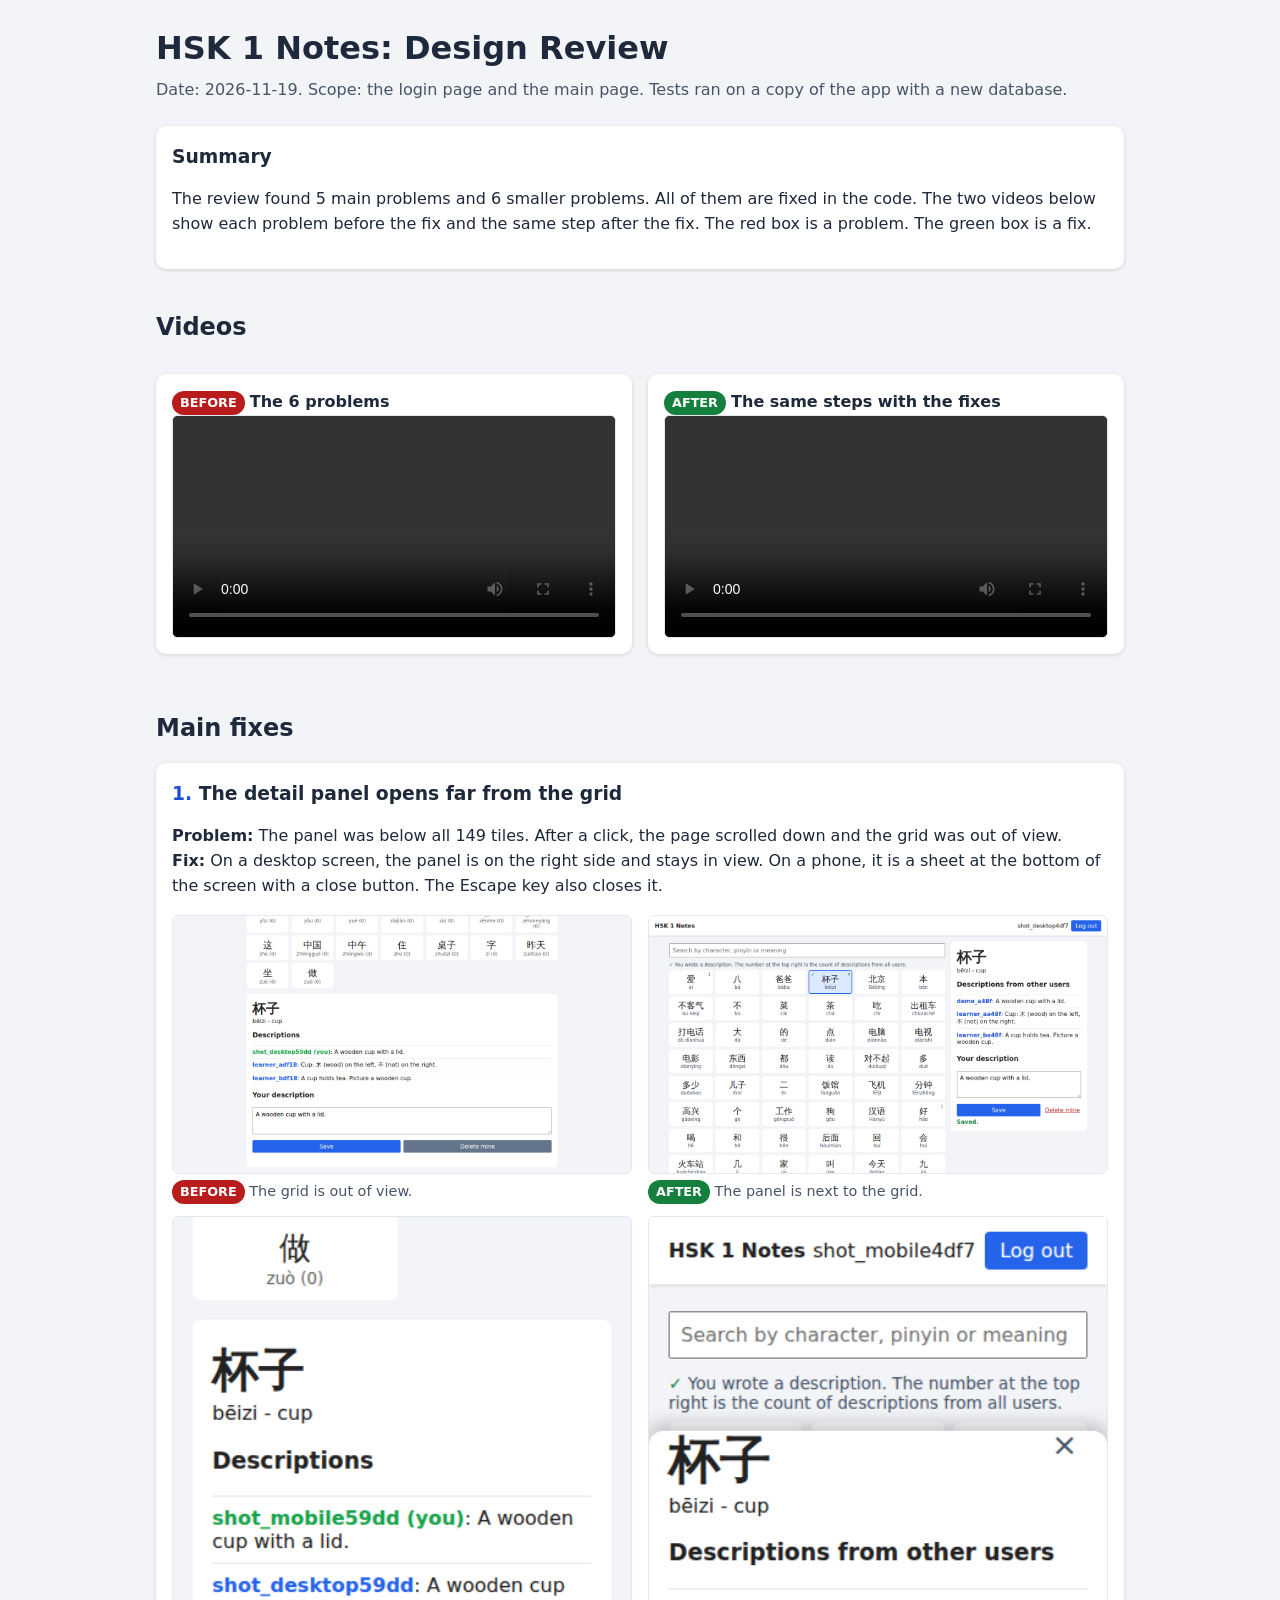
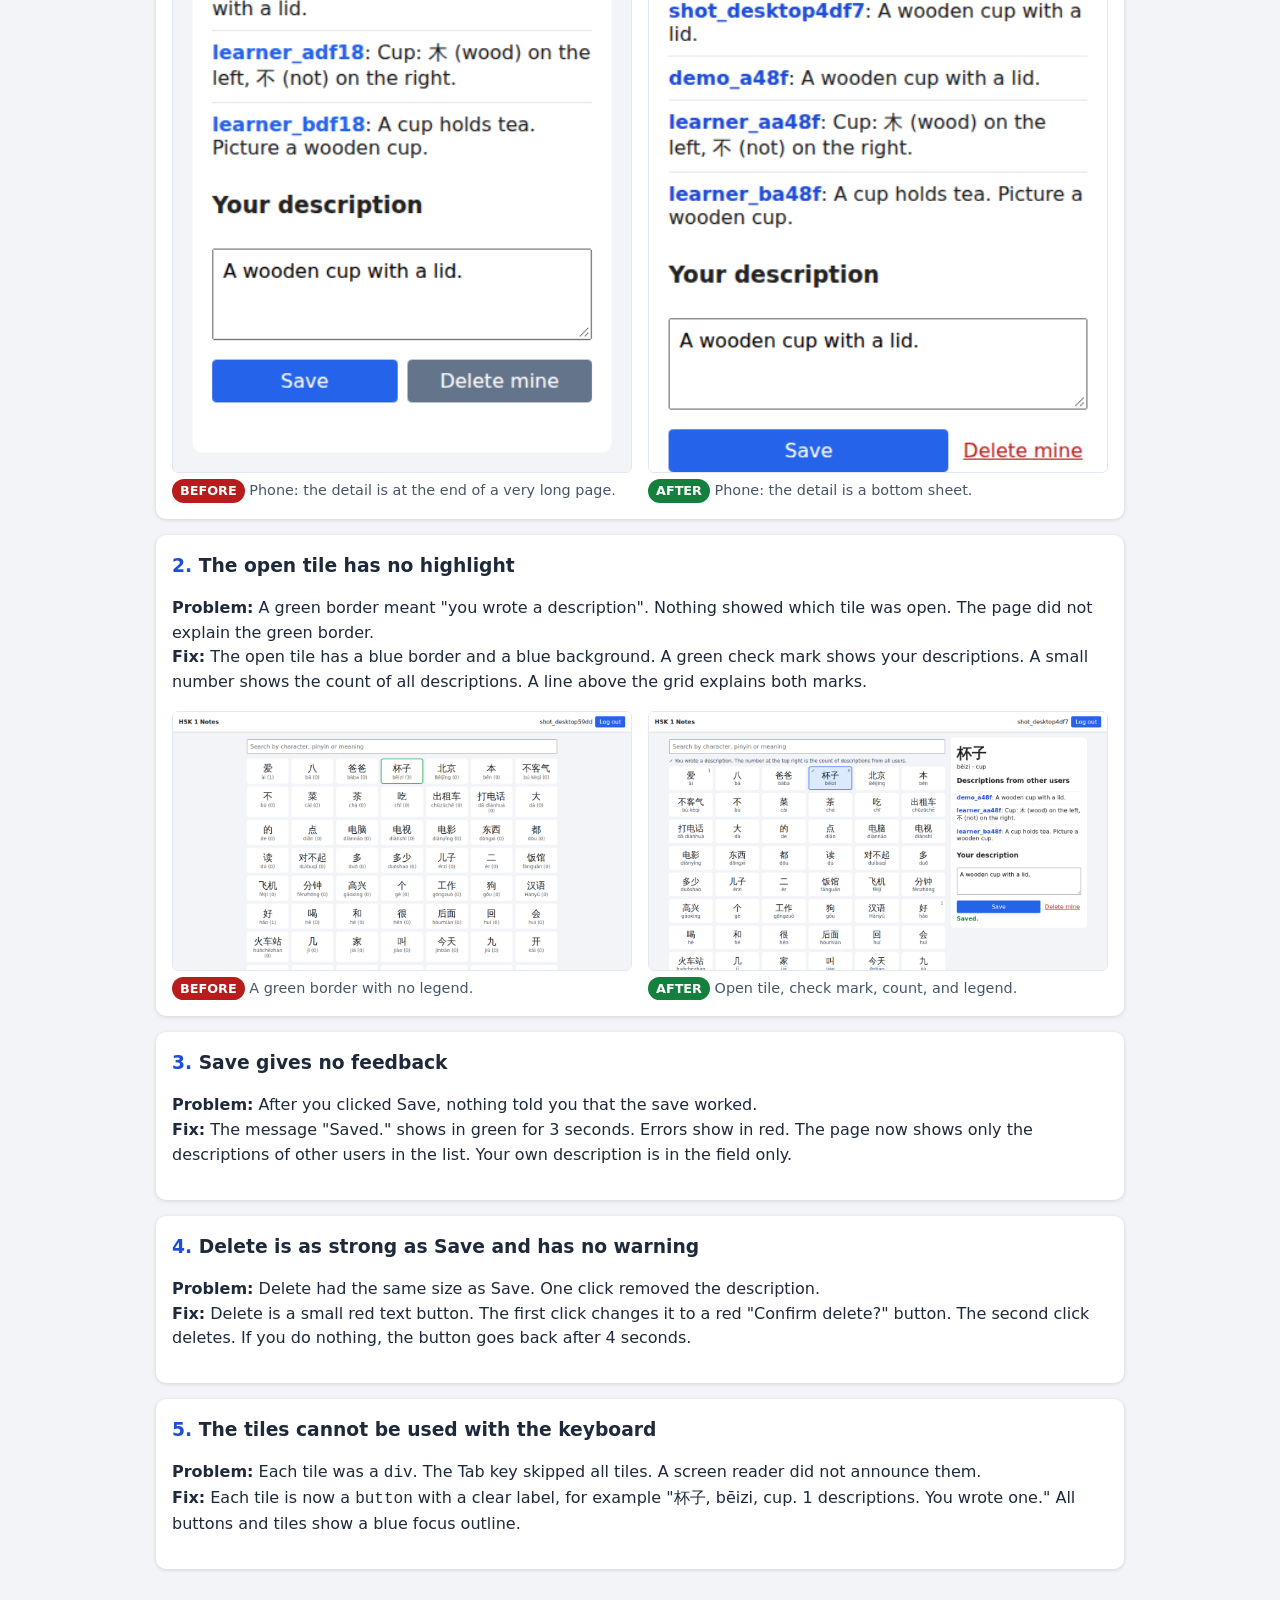
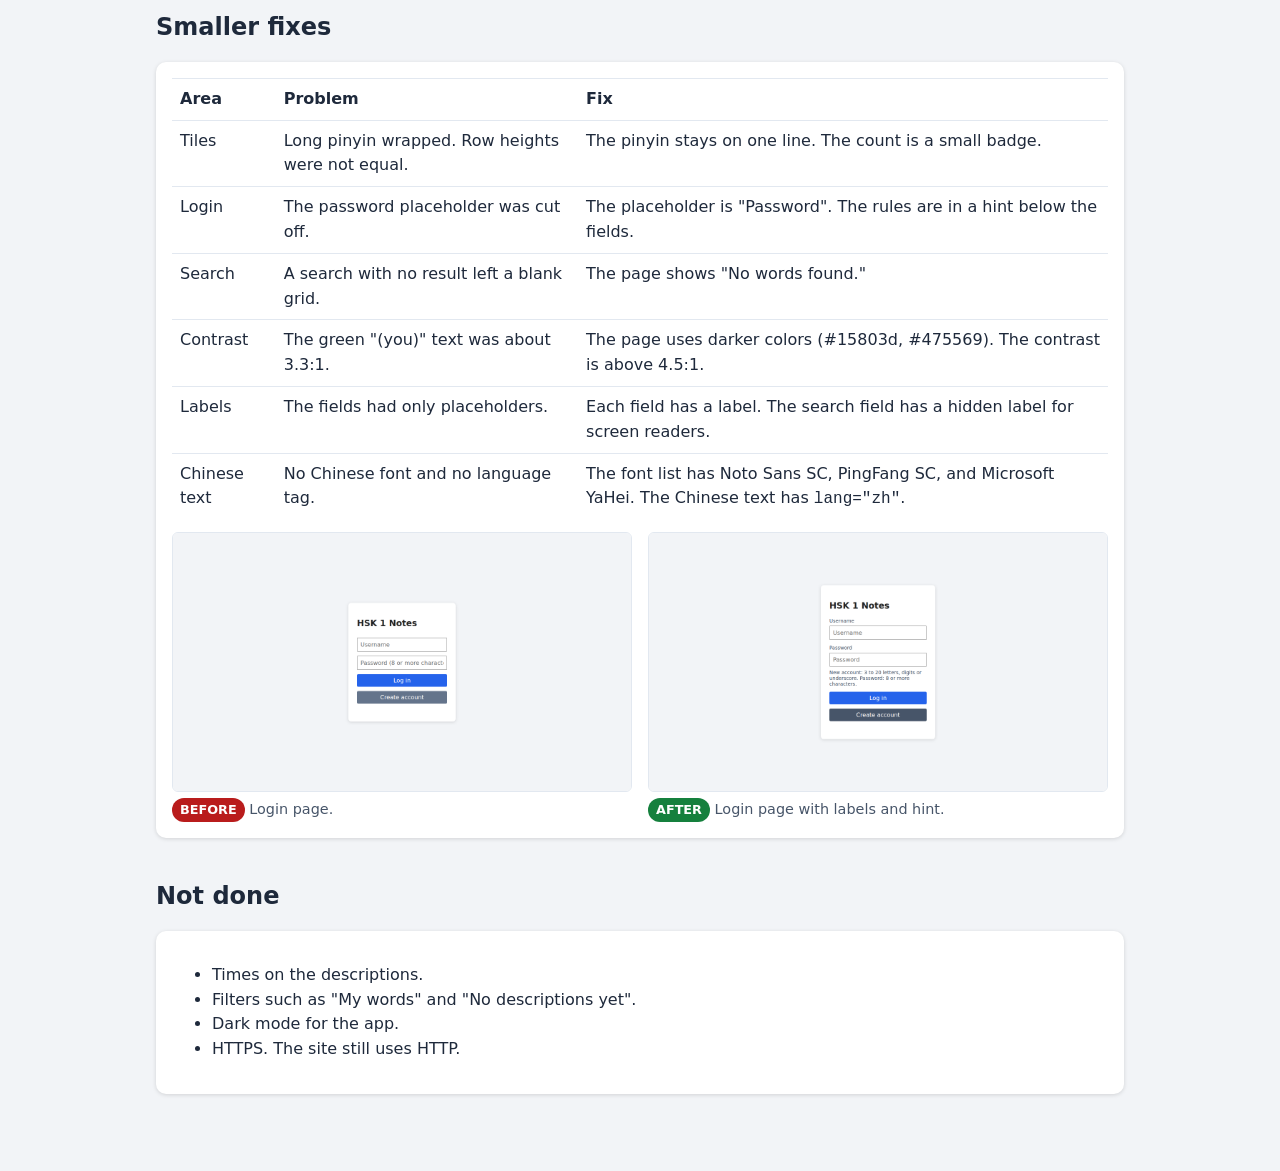
==== design-review/report.html @ 9a039287 "Embed the videos and pictures in the report. Rename index.html to report.html. Co-Authored-By: Claud" ====
<!doctype html>
<html lang="en">
<head>
<meta charset="utf-8">
<meta name="viewport" content="width=device-width, initial-scale=1">
<title>HSK 1 Notes Design Review</title>
<style>
  :root { --bg:#f2f4f7; --card:#fff; --text:#1e293b; --muted:#475569; --line:#e2e8f0; --bad:#b91c1c; --good:#15803d; --blue:#1d4ed8; }
  @media (prefers-color-scheme: dark) { :root { --bg:#0f172a; --card:#1e293b; --text:#e2e8f0; --muted:#94a3b8; --line:#334155; --bad:#f87171; --good:#4ade80; --blue:#93c5fd; } }
  * { box-sizing: border-box; }
  body { margin:0; background:var(--bg); color:var(--text); font:16px/1.55 system-ui,sans-serif; }
  main { max-width:1000px; margin:0 auto; padding:24px 16px 64px; }
  h1 { margin:0 0 4px; } h2 { margin:40px 0 12px; } h3 { margin:0 0 6px; }
  .sub { color:var(--muted); margin:0 0 24px; }
  .card { background:var(--card); border-radius:10px; padding:16px; margin:16px 0; box-shadow:0 1px 4px #0002; }
  .videos { display:grid; grid-template-columns:1fr 1fr; gap:16px; }
  video, img { width:100%; border-radius:6px; border:1px solid var(--line); display:block; background:#000; }
  .tag { display:inline-block; font-weight:700; font-size:.8rem; padding:2px 8px; border-radius:99px; color:#fff; }
  .tag.b { background:var(--bad); } .tag.a { background:var(--good); }
  .pair { display:grid; grid-template-columns:1fr 1fr; gap:16px; margin-top:12px; }
  .pair figure { margin:0; } figcaption { margin:6px 0 0; font-size:.9rem; color:var(--muted); }
  .num { color:var(--blue); }
  table { width:100%; border-collapse:collapse; } td, th { text-align:left; padding:8px; border-top:1px solid var(--line); vertical-align:top; }
  @media (max-width:700px) { .videos, .pair { grid-template-columns:1fr; } }
</style>
</head>
<body>
<main>
  <h1>HSK 1 Notes: Design Review</h1>
  <p class="sub">Date: 2026-11-19. Scope: the login page and the main page. Tests ran on a copy of the app with a new database.</p>

  <div class="card">
    <h3>Summary</h3>
    <p>The review found 5 main problems and 6 smaller problems. All of them are fixed in the code. The two videos below show each problem before the fix and the same step after the fix. The red box is a problem. The green box is a fix.</p>
  </div>

  <h2>Videos</h2>
  <div class="videos">
    <div class="card"><span class="tag b">BEFORE</span> <strong>The 6 problems</strong>
      <video controls preload="metadata" src="[data-uri]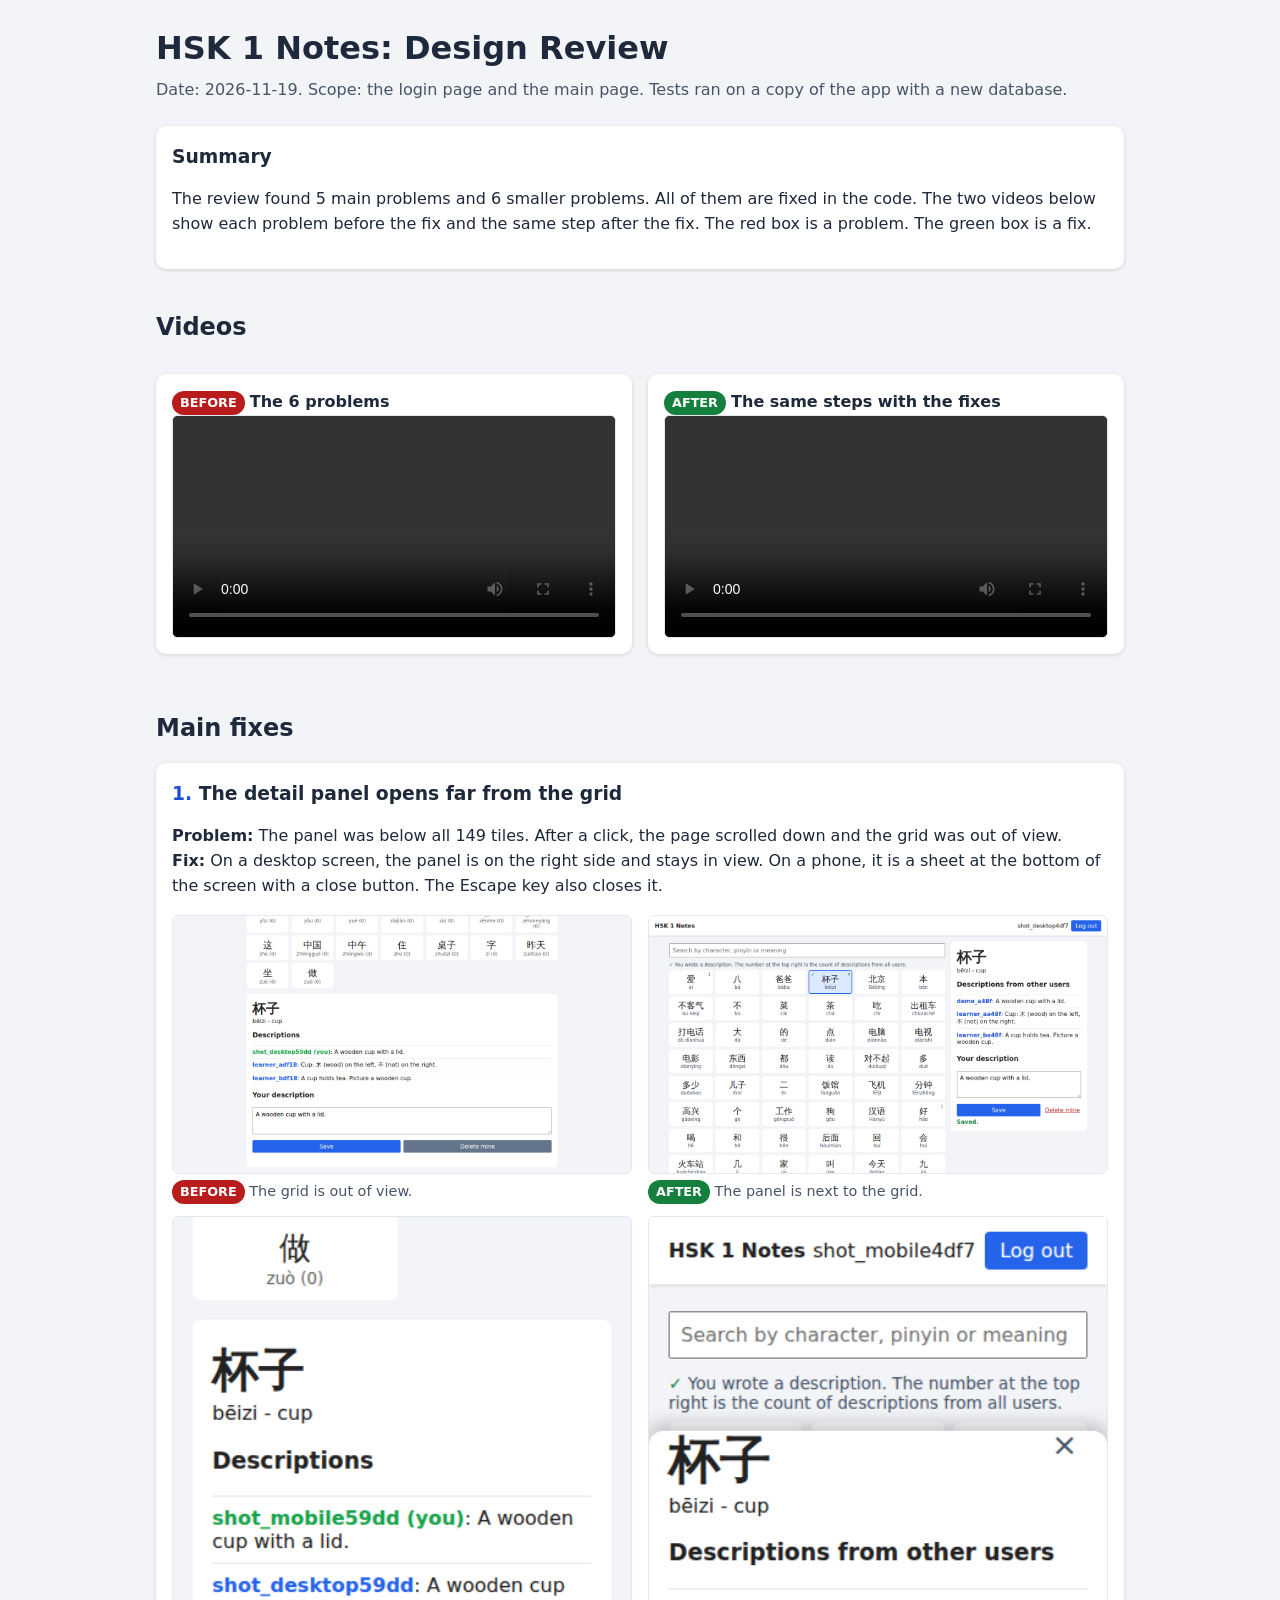
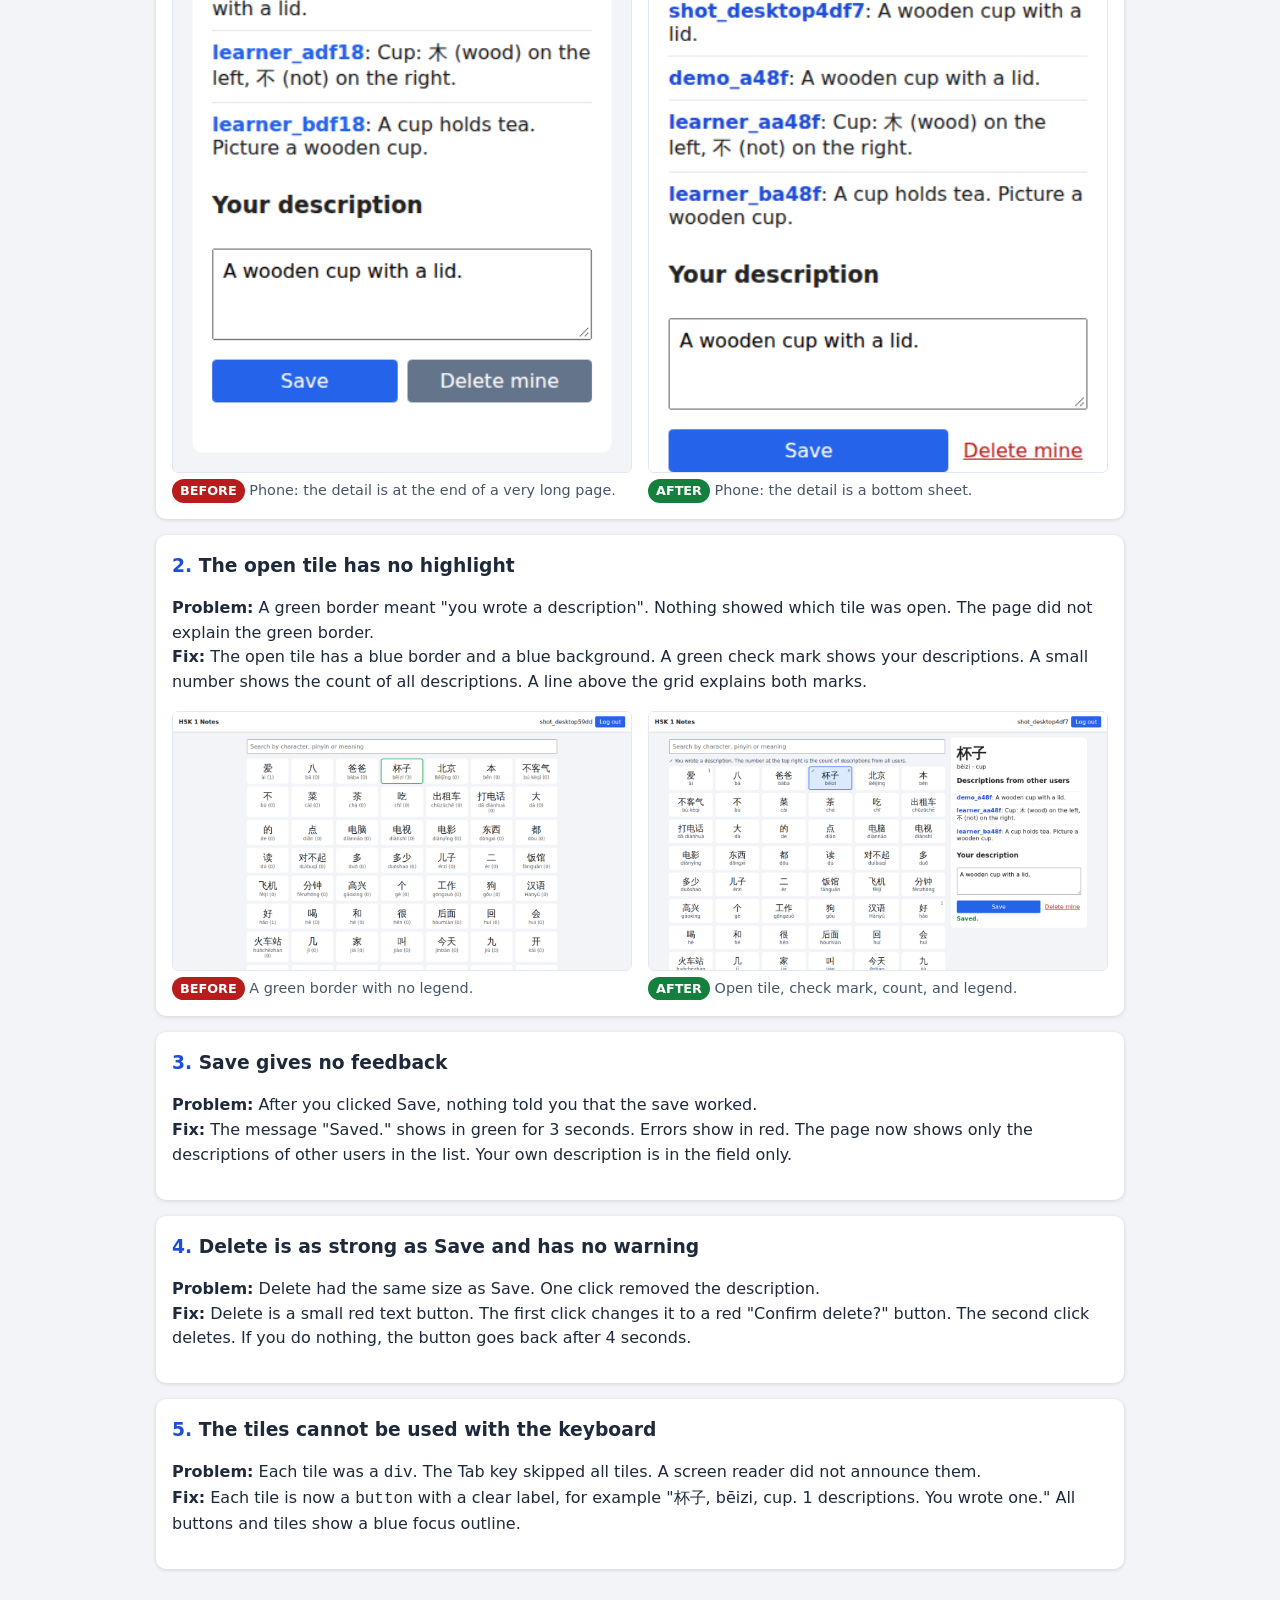
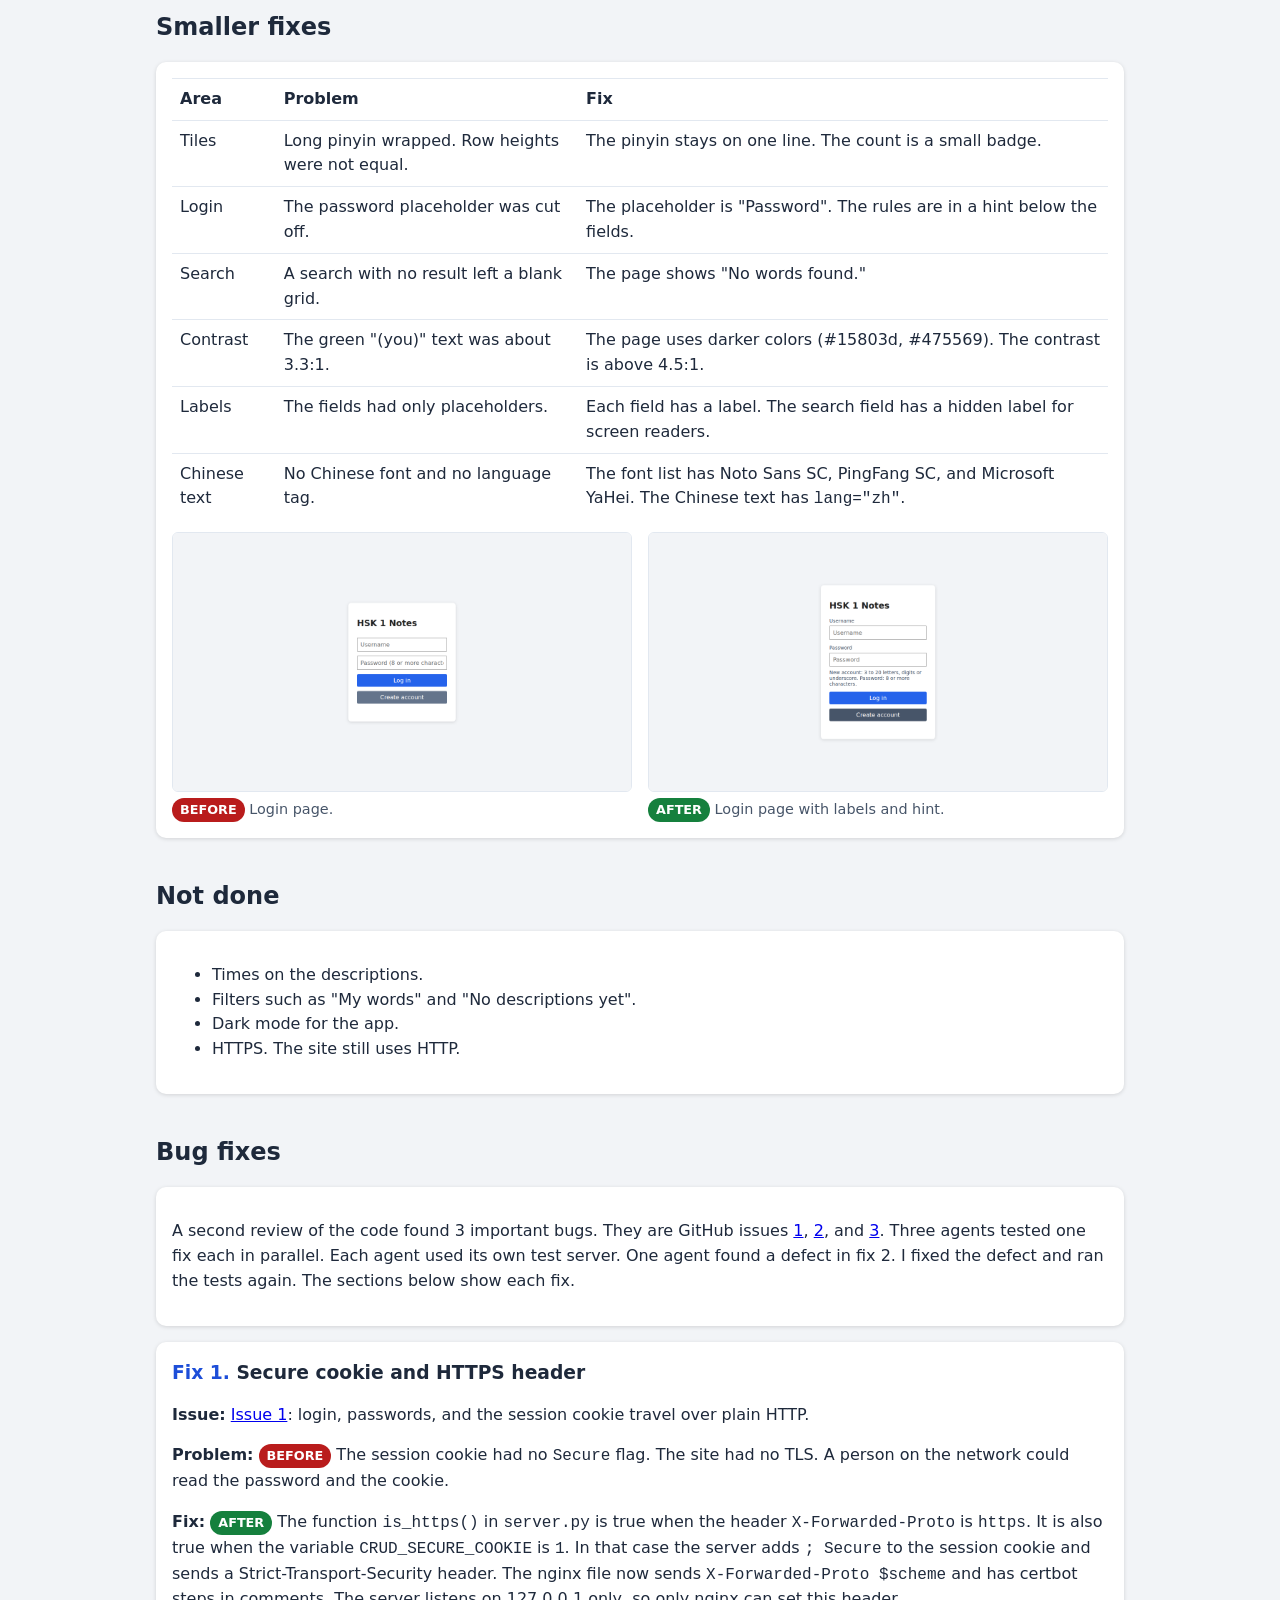
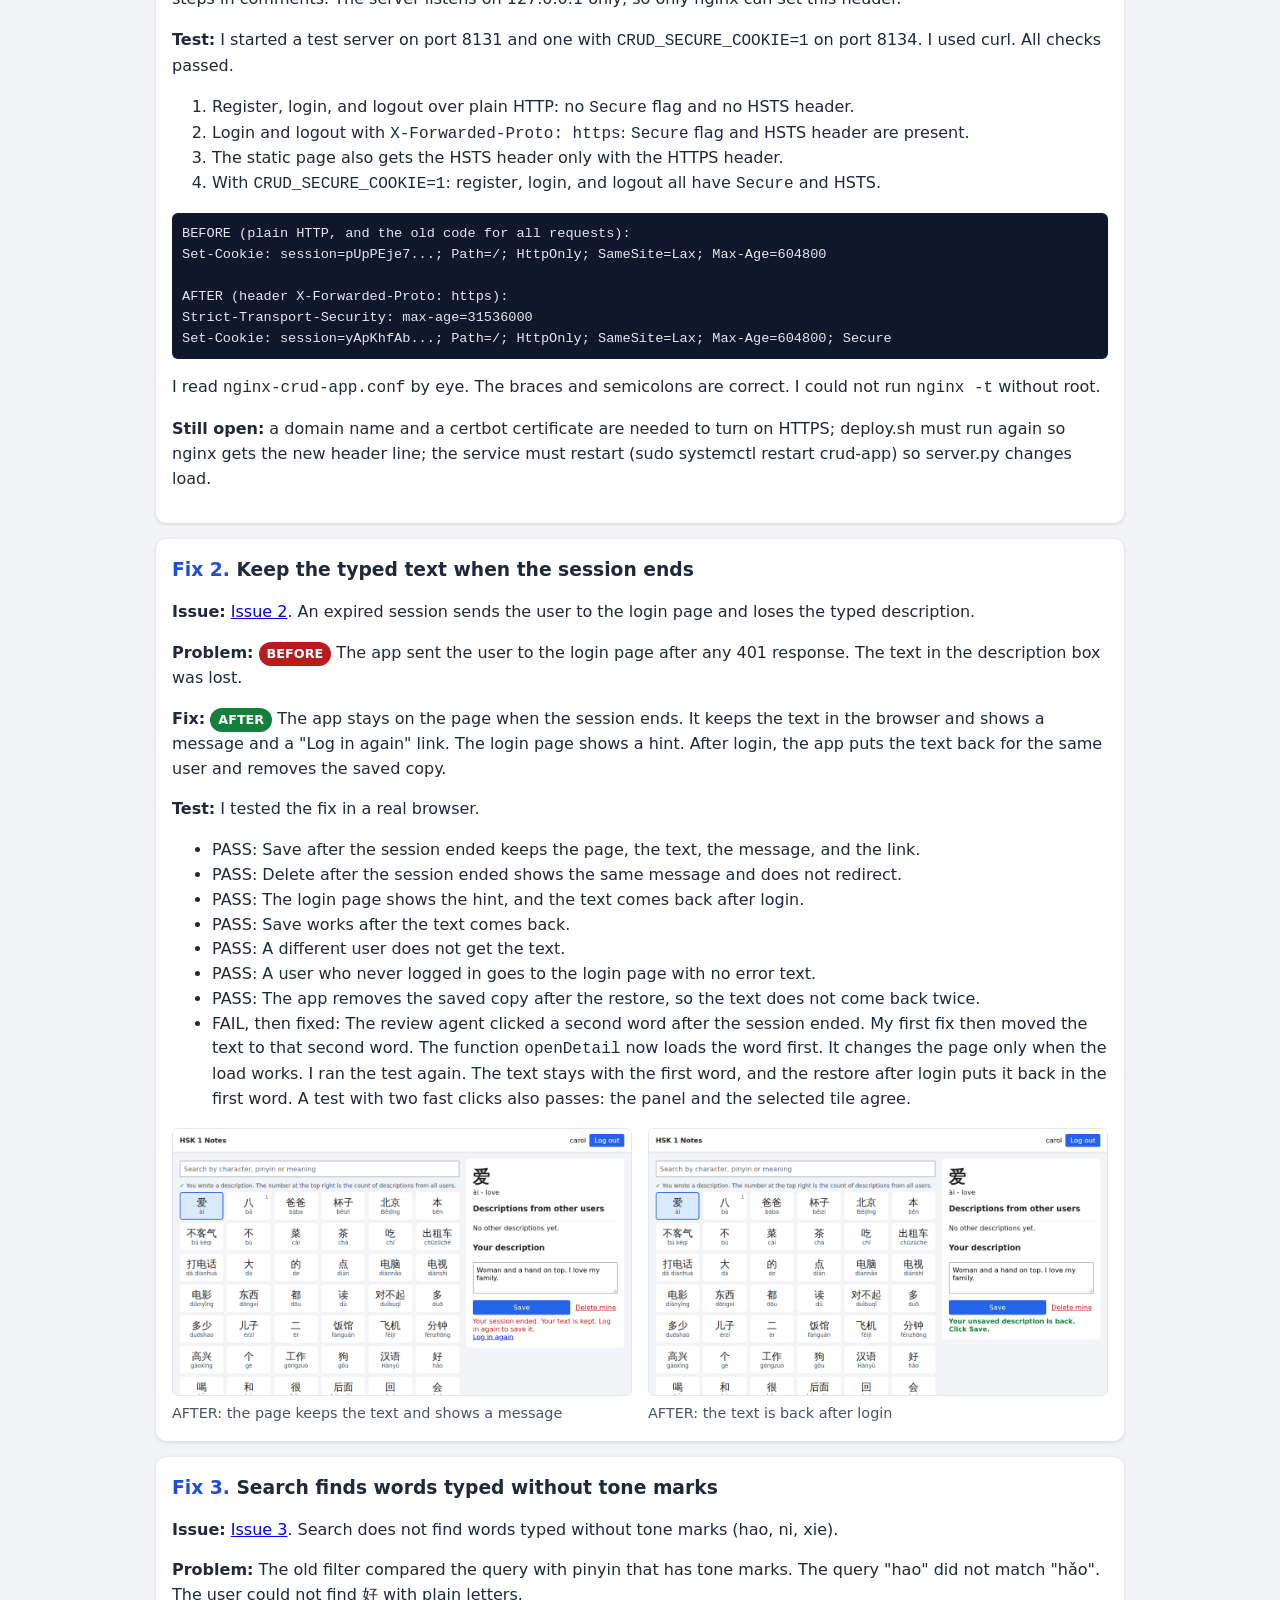
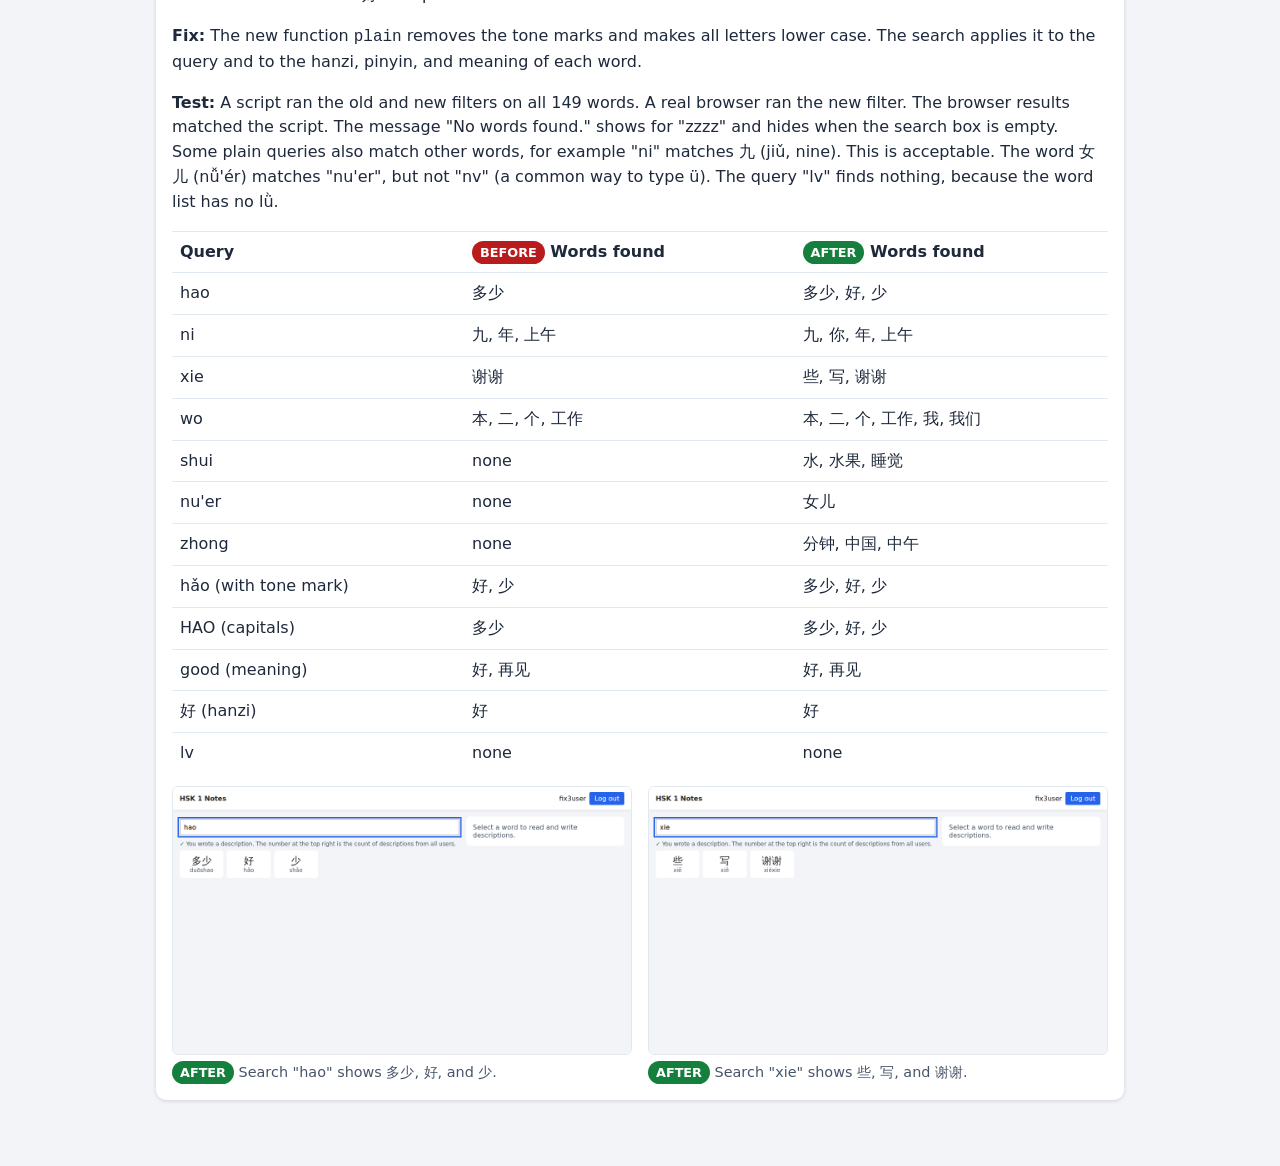
